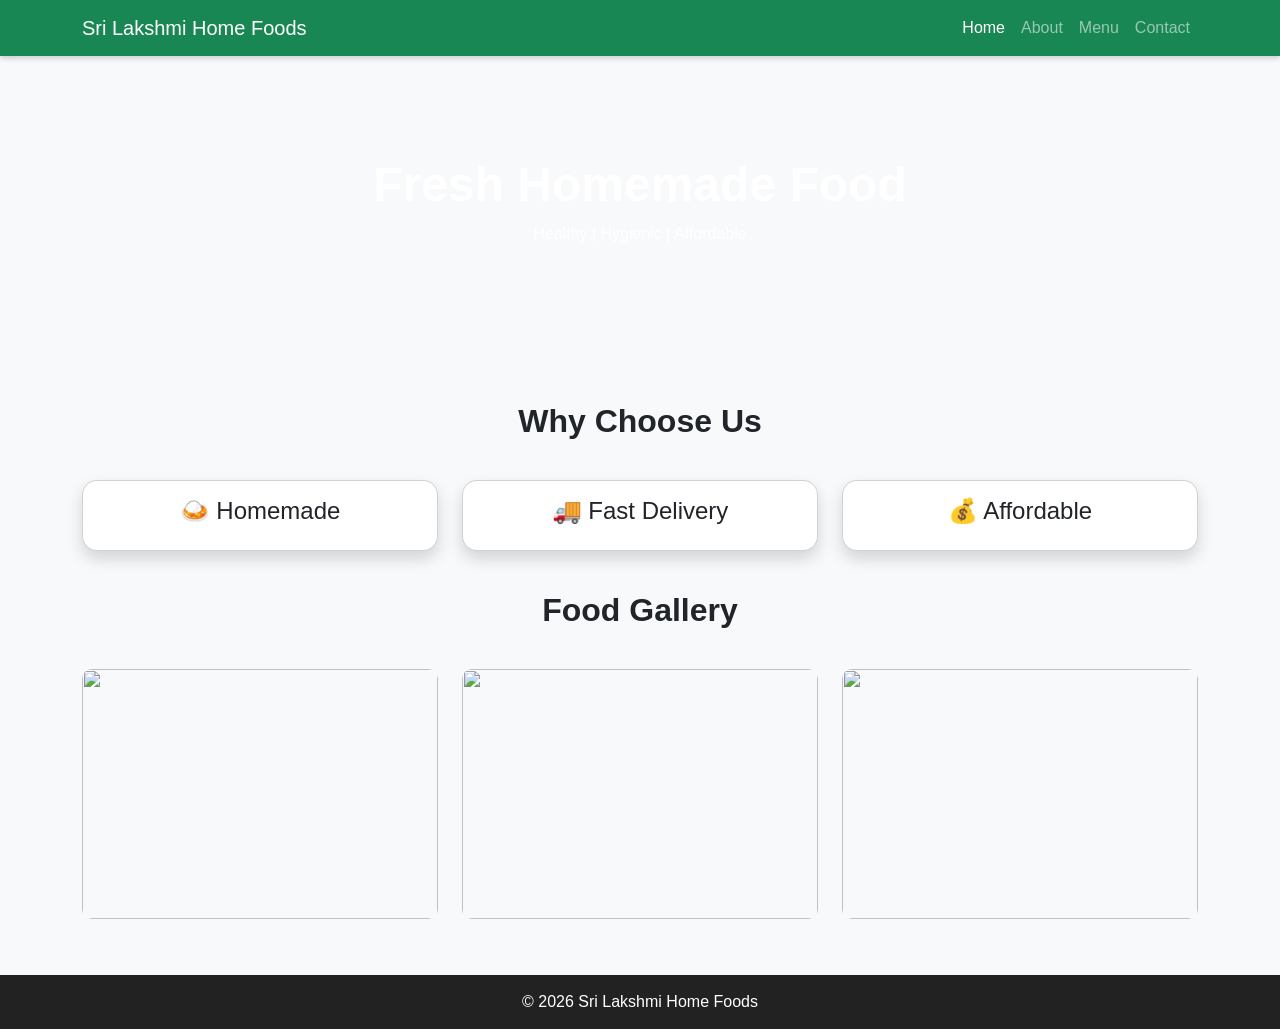
==== index.html @ bddb94e5 "Add files via upload" ====
<!DOCTYPE html>
<html lang="en">
<head>
<meta charset="UTF-8">
<meta name="viewport" content="width=device-width, initial-scale=1">
<title>Sri Lakshmi Home Foods</title>

<link href="https://cdn.jsdelivr.net/npm/bootstrap@5.3.0/dist/css/bootstrap.min.css" rel="stylesheet">
<link rel="stylesheet" href="style.css">
</head>

<body>

<nav class="navbar navbar-expand-lg navbar-dark bg-success">
  <div class="container">
    <a class="navbar-brand" href="index.html">Sri Lakshmi Home Foods</a>

    <button class="navbar-toggler" data-bs-toggle="collapse" data-bs-target="#nav">
      <span class="navbar-toggler-icon"></span>
    </button>

    <div class="collapse navbar-collapse" id="nav">
      <ul class="navbar-nav ms-auto">
        <li class="nav-item"><a class="nav-link active" href="index.html">Home</a></li>
        <li class="nav-item"><a class="nav-link" href="about.html">About</a></li>
        <li class="nav-item"><a class="nav-link" href="services.html">Menu</a></li>
        <li class="nav-item"><a class="nav-link" href="contact.html">Contact</a></li>
      </ul>
    </div>
  </div>
</nav>

<div class="hero">
  <h1>Fresh Homemade Food</h1>
  <p>Healthy | Hygienic | Affordable</p>
</div>

<div class="container">
  <h2 class="section-title">Why Choose Us</h2>

  <div class="row text-center">
    <div class="col-md-4"><div class="card p-3 shadow"><h4>🍛 Homemade</h4></div></div>
    <div class="col-md-4"><div class="card p-3 shadow"><h4>🚚 Fast Delivery</h4></div></div>
    <div class="col-md-4"><div class="card p-3 shadow"><h4>💰 Affordable</h4></div></div>
  </div>

  <h2 class="section-title">Food Gallery</h2>

  <div class="row gallery">
    <div class="col-md-4 mb-3"><img src="https://images.unsplash.com/photo-1589302168068-964664d93dc0"></div>
    <div class="col-md-4 mb-3"><img src="https://images.unsplash.com/photo-1604908176997-125f25cc6f3d"></div>
    <div class="col-md-4 mb-3"><img src="https://images.unsplash.com/photo-1601050690597-df0568f70950"></div>
  </div>
</div>

<footer>© 2026 Sri Lakshmi Home Foods</footer>

<script src="https://cdn.jsdelivr.net/npm/bootstrap@5.3.0/dist/js/bootstrap.bundle.min.js"></script>
</body>
</html>
---- style.css ----
/* General */
body {
  font-family: Arial, sans-serif;
  background-color: #f8f9fa;
}

/* Navbar */
.navbar {
  box-shadow: 0 2px 6px rgba(0,0,0,0.2);
}

/* Hero Section */
.hero {
  background: url('https://images.unsplash.com/photo-1604908176997-125f25cc6f3d') center/cover;
  color: white;
  padding: 100px 20px;
  text-align: center;
}

.hero h1 {
  font-size: 3rem;
  font-weight: bold;
}

.section-title {
  text-align: center;
  margin: 40px 0;
  font-weight: bold;
}

/* Cards (VERY IMPORTANT FOR MENU) */
.card {
  border-radius: 15px;
  overflow: hidden;
  height: 100%;
  transition: transform 0.3s ease, box-shadow 0.3s ease;
}

/* Equal image size */
.card-img-top {
  height: 200px;
  object-fit: cover;
}

/* Card hover effect */
.card:hover {
  transform: translateY(-5px);
  box-shadow: 0 8px 20px rgba(0,0,0,0.2);
}

/* Center text inside cards */
.card-body {
  display: flex;
  align-items: center;
  justify-content: center;
  font-weight: bold;
  text-align: center;
}

/* Gallery */
.gallery img {
  width: 100%;
  height: 250px;
  object-fit: cover;
  border-radius: 10px;
  transition: transform 0.3s ease;
}

.gallery img:hover {
  transform: scale(1.05);
}

/* Buttons */
.btn-success {
  background-color: #198754;
  border: none;
}

.btn-success:hover {
  background-color: #157347;
}

/* Form */
form input, form textarea, form select {
  border-radius: 8px;
}

/* Footer */
footer {
  background: #222;
  color: white;
  text-align: center;
  padding: 15px;
  margin-top: 40px;
}
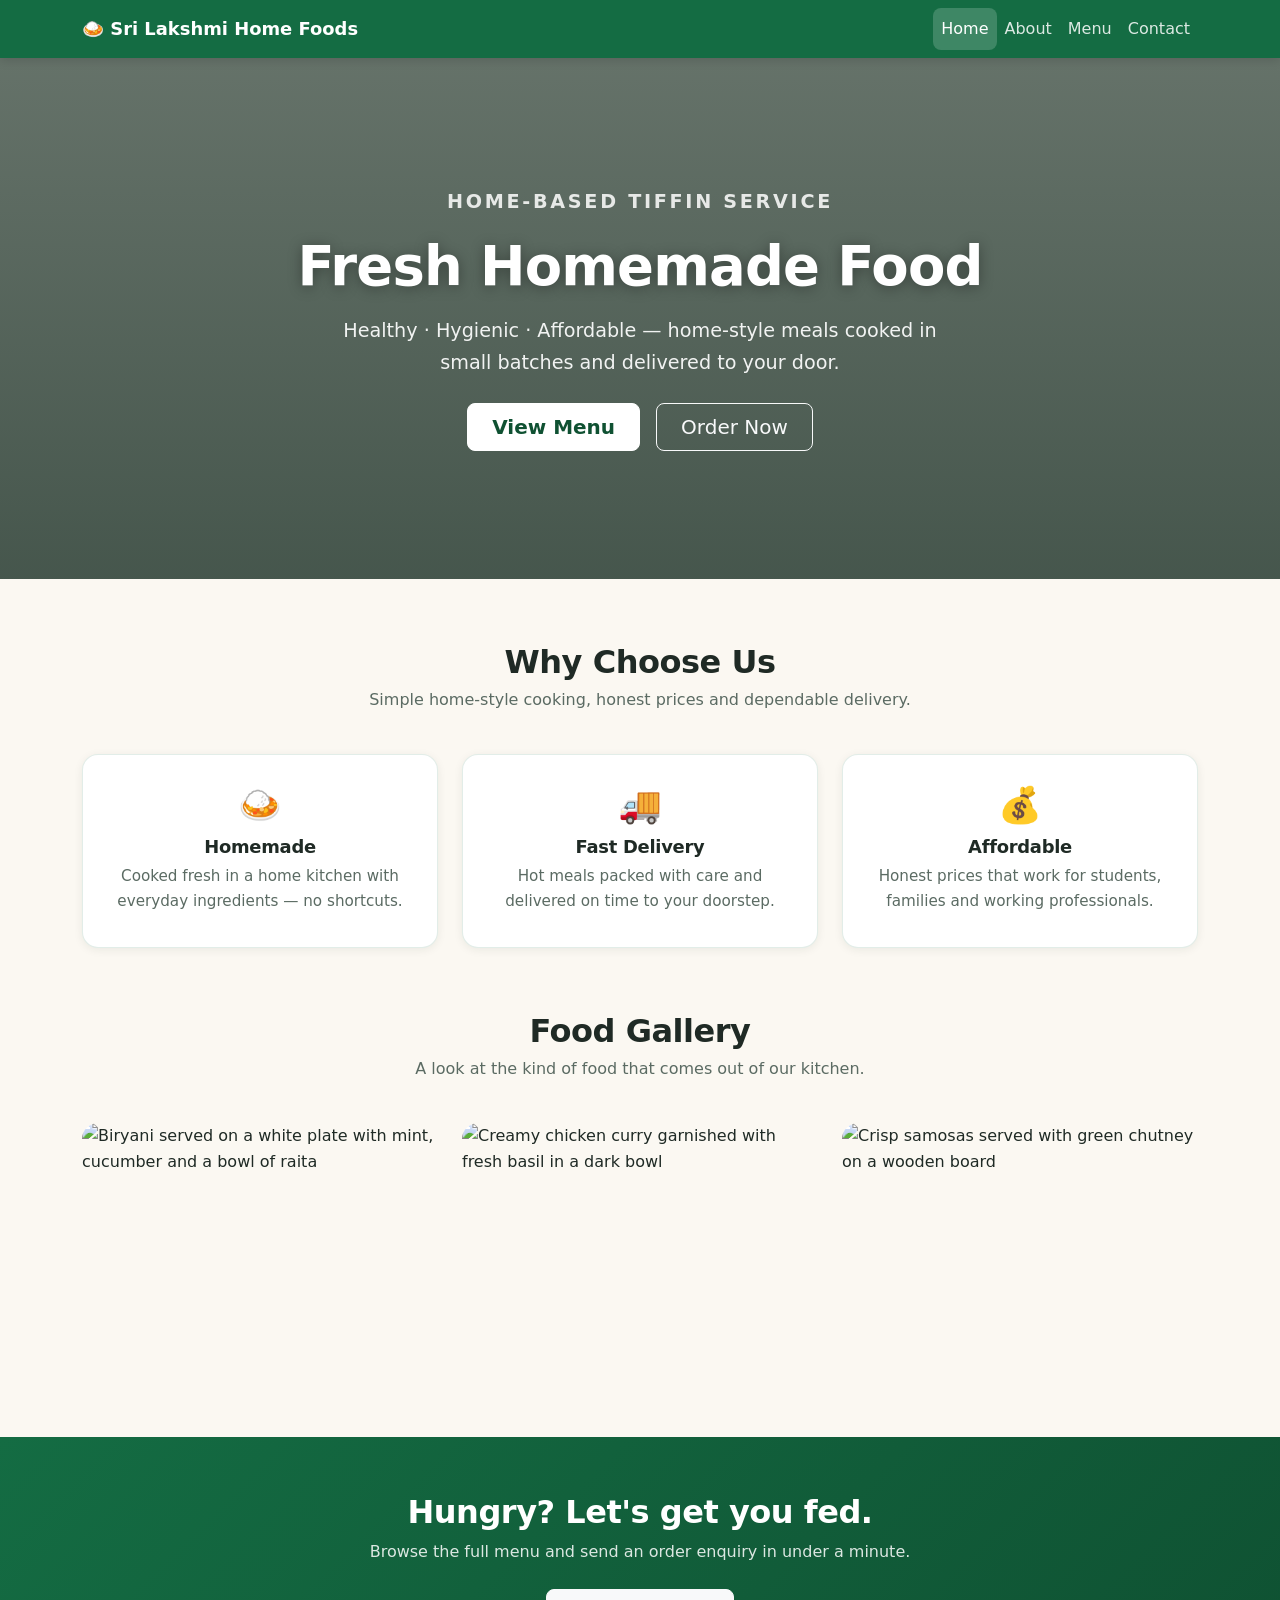
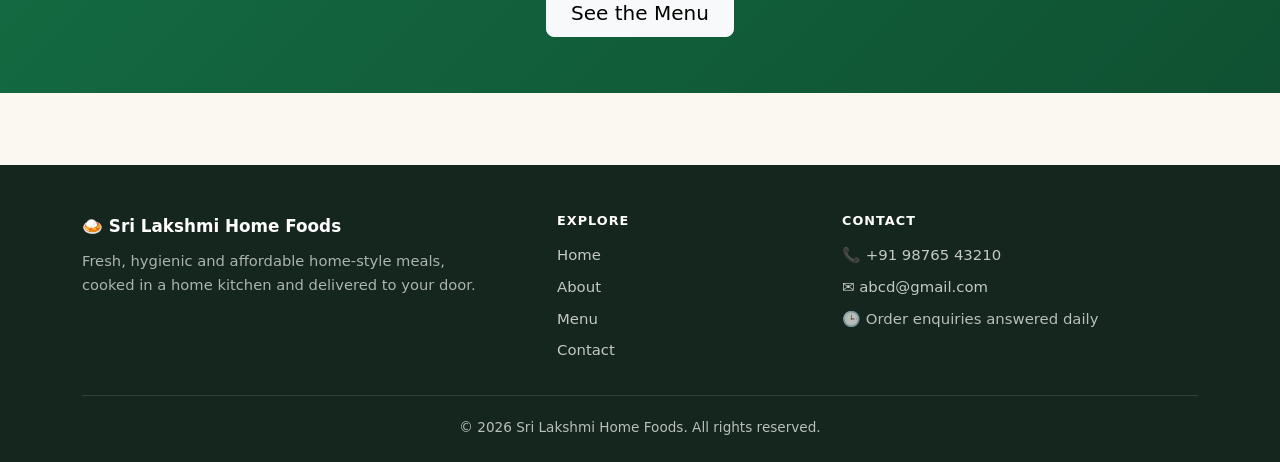
==== commit df8b9b6f: "Fix contact link casing, mobile nav, footers and menu UX - Rename Contact.html to contact.html (nav " ====
--- a/index.html
+++ b/index.html
@@ -3,25 +3,38 @@
 <head>
 <meta charset="UTF-8">
 <meta name="viewport" content="width=device-width, initial-scale=1">
-<title>Sri Lakshmi Home Foods</title>
+<title>Sri Lakshmi Home Foods | Fresh Homemade Tiffin Service</title>
+<meta name="description" content="Sri Lakshmi Home Foods is a home-based tiffin service serving fresh, hygienic and affordable homemade meals — South Indian, North Indian, Chinese and Italian — delivered to your door.">
+<meta name="theme-color" content="#146c43">
+<link rel="icon" href="favicon.svg" type="image/svg+xml">
 
-<link href="https://cdn.jsdelivr.net/npm/bootstrap@5.3.0/dist/css/bootstrap.min.css" rel="stylesheet">
+<meta property="og:type" content="website">
+<meta property="og:site_name" content="Sri Lakshmi Home Foods">
+<meta property="og:title" content="Sri Lakshmi Home Foods | Fresh Homemade Tiffin Service">
+<meta property="og:description" content="Fresh, hygienic and affordable homemade meals delivered to your door.">
+<meta property="og:url" content="https://vedrockerz-pixel.github.io/IIMB_WEB_DEV_Final/">
+<meta property="og:image" content="https://images.unsplash.com/photo-1604908176997-125f25cc6f3d?auto=format&fit=crop&w=1200&q=70">
+<meta name="twitter:card" content="summary_large_image">
+
+<link href="https://cdn.jsdelivr.net/npm/bootstrap@5.3.3/dist/css/bootstrap.min.css" rel="stylesheet">
 <link rel="stylesheet" href="style.css">
 </head>
 
 <body>
+<a class="skip-link" href="#main">Skip to content</a>
 
-<nav class="navbar navbar-expand-lg navbar-dark bg-success">
+<nav class="navbar navbar-expand-lg navbar-dark site-nav sticky-top">
   <div class="container">
-    <a class="navbar-brand" href="index.html">Sri Lakshmi Home Foods</a>
+    <a class="navbar-brand" href="index.html">🍛 Sri Lakshmi Home Foods</a>
 
-    <button class="navbar-toggler" data-bs-toggle="collapse" data-bs-target="#nav">
+    <button class="navbar-toggler" type="button" data-bs-toggle="collapse" data-bs-target="#nav"
+            aria-controls="nav" aria-expanded="false" aria-label="Toggle navigation">
       <span class="navbar-toggler-icon"></span>
     </button>
 
     <div class="collapse navbar-collapse" id="nav">
       <ul class="navbar-nav ms-auto">
-        <li class="nav-item"><a class="nav-link active" href="index.html">Home</a></li>
+        <li class="nav-item"><a class="nav-link active" aria-current="page" href="index.html">Home</a></li>
         <li class="nav-item"><a class="nav-link" href="about.html">About</a></li>
         <li class="nav-item"><a class="nav-link" href="services.html">Menu</a></li>
         <li class="nav-item"><a class="nav-link" href="contact.html">Contact</a></li>
@@ -30,31 +43,115 @@
   </div>
 </nav>
 
-<div class="hero">
-  <h1>Fresh Homemade Food</h1>
-  <p>Healthy | Hygienic | Affordable</p>
-</div>
+<main id="main">
 
-<div class="container">
-  <h2 class="section-title">Why Choose Us</h2>
-
-  <div class="row text-center">
-    <div class="col-md-4"><div class="card p-3 shadow"><h4>🍛 Homemade</h4></div></div>
-    <div class="col-md-4"><div class="card p-3 shadow"><h4>🚚 Fast Delivery</h4></div></div>
-    <div class="col-md-4"><div class="card p-3 shadow"><h4>💰 Affordable</h4></div></div>
+  <div class="hero">
+    <div class="container">
+      <p class="eyebrow">Home-based tiffin service</p>
+      <h1>Fresh Homemade Food</h1>
+      <p class="my-3">Healthy · Hygienic · Affordable — home-style meals cooked in small batches and delivered to your door.</p>
+      <div class="d-flex flex-wrap justify-content-center gap-3 mt-4">
+        <a class="btn btn-cta btn-lg px-4" href="services.html">View Menu</a>
+        <a class="btn btn-outline-light btn-lg px-4" href="contact.html">Order Now</a>
+      </div>
+    </div>
   </div>
 
-  <h2 class="section-title">Food Gallery</h2>
+  <section class="section" aria-labelledby="why-title">
+    <div class="container">
+      <h2 class="section-title" id="why-title">Why Choose Us</h2>
+      <p class="section-subtitle">Simple home-style cooking, honest prices and dependable delivery.</p>
 
-  <div class="row gallery">
-    <div class="col-md-4 mb-3"><img src="https://images.unsplash.com/photo-1589302168068-964664d93dc0"></div>
-    <div class="col-md-4 mb-3"><img src="https://images.unsplash.com/photo-1604908176997-125f25cc6f3d"></div>
-    <div class="col-md-4 mb-3"><img src="https://images.unsplash.com/photo-1601050690597-df0568f70950"></div>
+      <div class="row g-4">
+        <div class="col-md-4">
+          <div class="feature-card">
+            <span class="feature-icon" aria-hidden="true">🍛</span>
+            <h3>Homemade</h3>
+            <p>Cooked fresh in a home kitchen with everyday ingredients — no shortcuts.</p>
+          </div>
+        </div>
+        <div class="col-md-4">
+          <div class="feature-card">
+            <span class="feature-icon" aria-hidden="true">🚚</span>
+            <h3>Fast Delivery</h3>
+            <p>Hot meals packed with care and delivered on time to your doorstep.</p>
+          </div>
+        </div>
+        <div class="col-md-4">
+          <div class="feature-card">
+            <span class="feature-icon" aria-hidden="true">💰</span>
+            <h3>Affordable</h3>
+            <p>Honest prices that work for students, families and working professionals.</p>
+          </div>
+        </div>
+      </div>
+    </div>
+  </section>
+
+  <section class="section pt-0" aria-labelledby="gallery-title">
+    <div class="container">
+      <h2 class="section-title" id="gallery-title">Food Gallery</h2>
+      <p class="section-subtitle">A look at the kind of food that comes out of our kitchen.</p>
+
+      <div class="row g-4 gallery">
+        <div class="col-md-4">
+          <img src="https://images.unsplash.com/photo-1589302168068-964664d93dc0?auto=format&fit=crop&w=800&h=600&q=70"
+               alt="Biryani served on a white plate with mint, cucumber and a bowl of raita"
+               width="800" height="600" loading="lazy" decoding="async">
+        </div>
+        <div class="col-md-4">
+          <img src="https://images.unsplash.com/photo-1604908176997-125f25cc6f3d?auto=format&fit=crop&w=800&h=600&q=70"
+               alt="Creamy chicken curry garnished with fresh basil in a dark bowl"
+               width="800" height="600" loading="lazy" decoding="async">
+        </div>
+        <div class="col-md-4">
+          <img src="https://images.unsplash.com/photo-1601050690597-df0568f70950?auto=format&fit=crop&w=800&h=600&q=70"
+               alt="Crisp samosas served with green chutney on a wooden board"
+               width="800" height="600" loading="lazy" decoding="async">
+        </div>
+      </div>
+    </div>
+  </section>
+
+  <section class="cta-band" aria-labelledby="cta-title">
+    <div class="container">
+      <h2 id="cta-title">Hungry? Let's get you fed.</h2>
+      <p>Browse the full menu and send an order enquiry in under a minute.</p>
+      <a class="btn btn-light btn-lg px-4" href="services.html">See the Menu</a>
+    </div>
+  </section>
+
+</main>
+
+<footer class="site-footer">
+  <div class="container">
+    <div class="row gy-4">
+      <div class="col-lg-5">
+        <p class="footer-brand mb-2">🍛 Sri Lakshmi Home Foods</p>
+        <p class="footer-blurb mb-0">Fresh, hygienic and affordable home-style meals, cooked in a home kitchen and delivered to your door.</p>
+      </div>
+      <div class="col-6 col-lg-3">
+        <h2 class="footer-heading">Explore</h2>
+        <ul>
+          <li><a href="index.html">Home</a></li>
+          <li><a href="about.html">About</a></li>
+          <li><a href="services.html">Menu</a></li>
+          <li><a href="contact.html">Contact</a></li>
+        </ul>
+      </div>
+      <div class="col-6 col-lg-4">
+        <h2 class="footer-heading">Contact</h2>
+        <ul>
+          <li><a href="tel:+919876543210">📞 +91 98765 43210</a></li>
+          <li><a href="mailto:abcd@gmail.com">✉️ abcd@gmail.com</a></li>
+          <li>🕒 Order enquiries answered daily</li>
+        </ul>
+      </div>
+    </div>
+    <div class="footer-bottom text-center">© 2026 Sri Lakshmi Home Foods. All rights reserved.</div>
   </div>
-</div>
+</footer>
 
-<footer>© 2026 Sri Lakshmi Home Foods</footer>
-
-<script src="https://cdn.jsdelivr.net/npm/bootstrap@5.3.0/dist/js/bootstrap.bundle.min.js"></script>
+<script src="https://cdn.jsdelivr.net/npm/bootstrap@5.3.3/dist/js/bootstrap.bundle.min.js" defer></script>
 </body>
-</html>+</html>
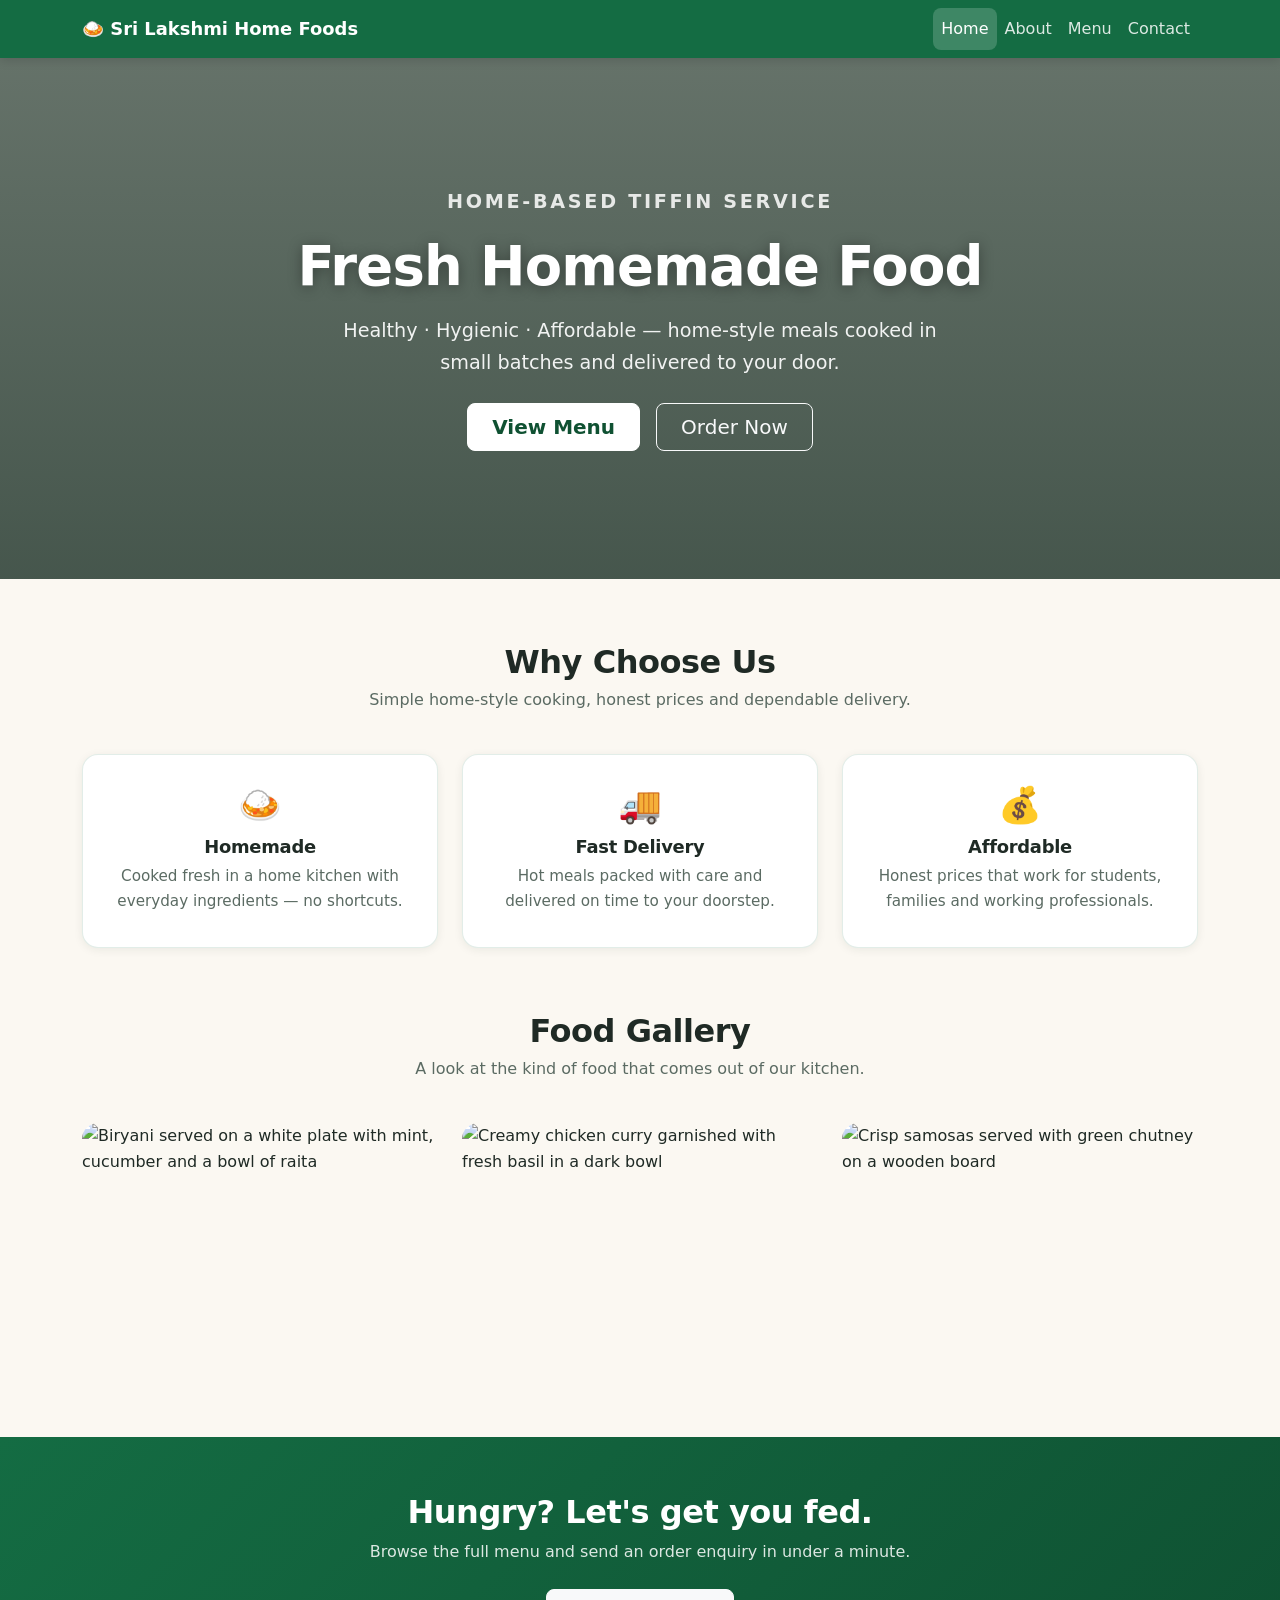
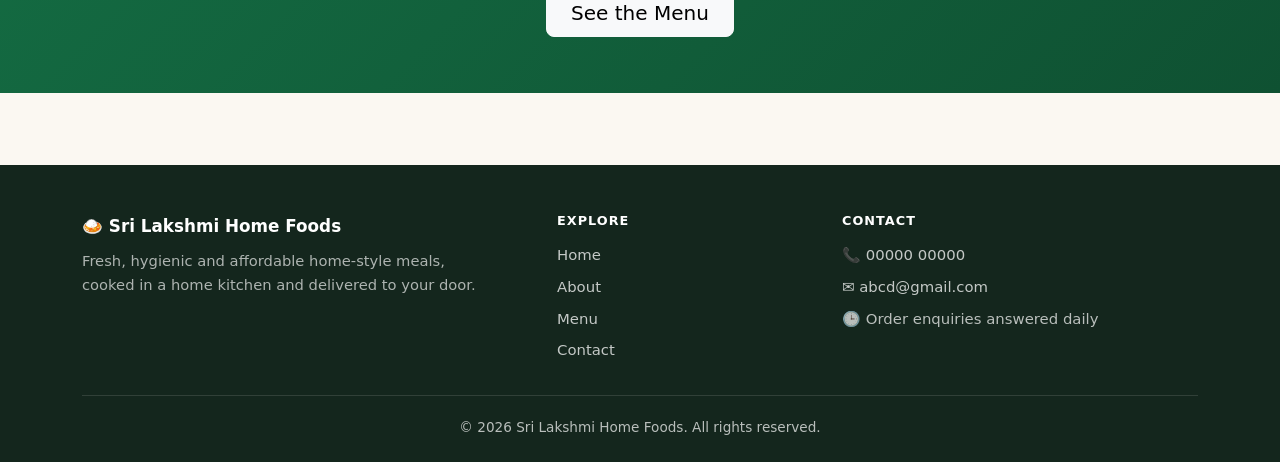
==== commit 2431bc48: "Update phone number to 00000 00000 placeholder" ====
--- a/index.html
+++ b/index.html
@@ -142,7 +142,7 @@
       <div class="col-6 col-lg-4">
         <h2 class="footer-heading">Contact</h2>
         <ul>
-          <li><a href="tel:+919876543210">📞 +91 98765 43210</a></li>
+          <li><a href="tel:0000000000">📞 00000 00000</a></li>
           <li><a href="mailto:abcd@gmail.com">✉️ abcd@gmail.com</a></li>
           <li>🕒 Order enquiries answered daily</li>
         </ul>
